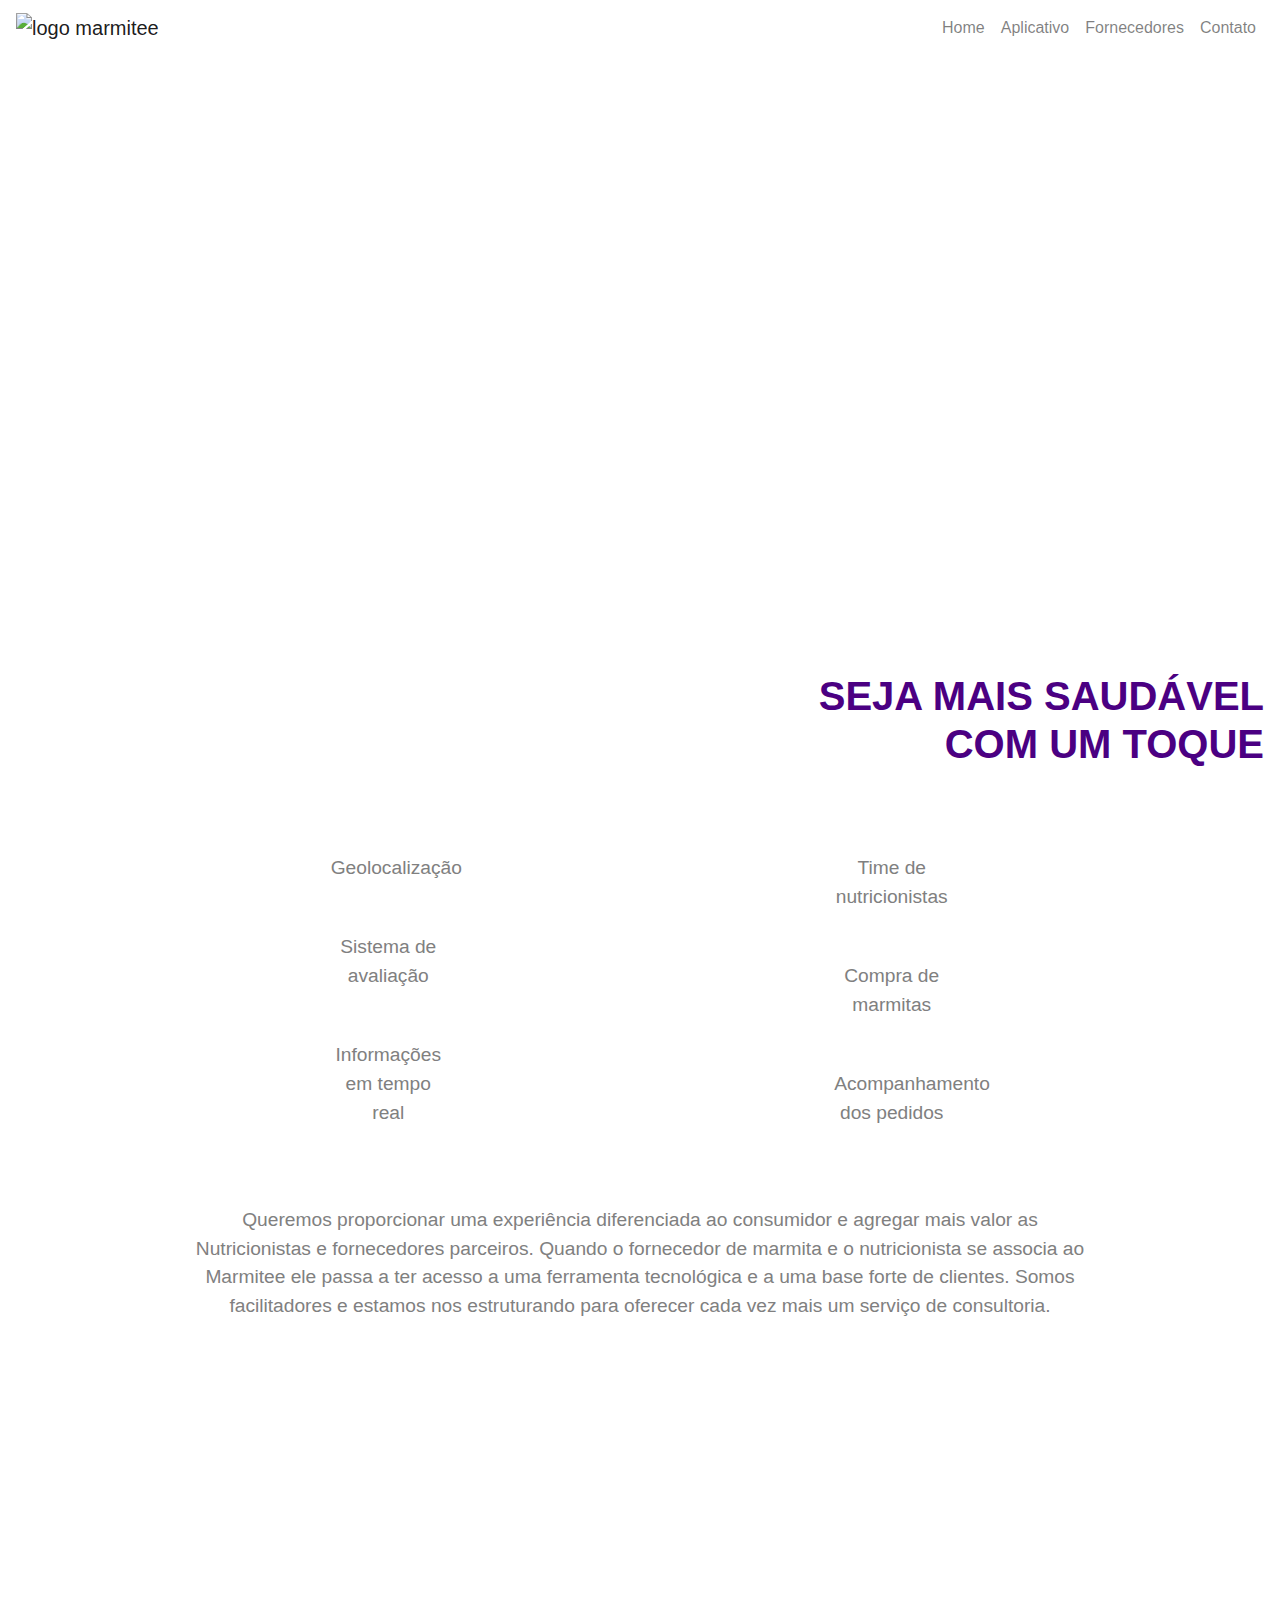
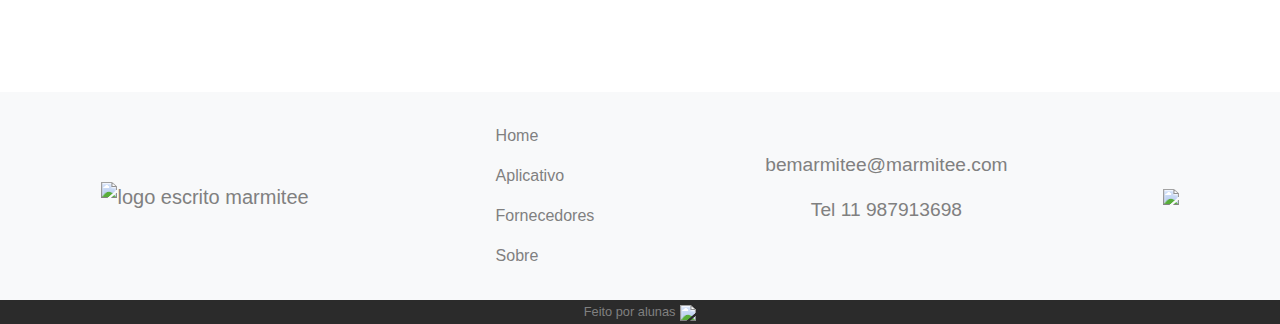
==== app.html @ f20fb433 "Merge pull request #6 from natizui/app-fornecedor" ====
<!DOCTYPE html>
<html lang="en">
    <head>
        <meta charset="UTF-8">
        <meta name="viewport" content="width=device-width, initial-scale=1.0">
        <meta http-equiv="X-UA-Compatible" content="ie=edge">
        <link rel="stylesheet" href="https://maxcdn.bootstrapcdn.com/bootstrap/4.1.0/css/bootstrap.min.css">
        <link rel="stylesheet" href="css/style.css"/>
        <link rel="stylesheet" href="css/app.css"/>
        <script src="https://ajax.googleapis.com/ajax/libs/jquery/3.3.1/jquery.min.js"></script>
        <script src="https://cdnjs.cloudflare.com/ajax/libs/popper.js/1.14.0/umd/popper.min.js"></script>
        <script src="https://maxcdn.bootstrapcdn.com/bootstrap/4.1.0/js/bootstrap.min.js"></script>
        <script src="./js/app.js"></script>
    <title>Conheça nosso aplicativo</title>
</head>
<body>
    <nav class="navbar navbar-expand-lg navbar-light bg-white fixed-top">
        <img class="navbar-brand" style="width: 150px;" src="fotos/logo-marmitee.png" alt="logo marmitee">
        <button class="navbar-toggler" type="button" data-toggle="collapse" data-target="#navbarTogglerDemo02" aria-controls="navbarTogglerDemo02" aria-expanded="false" aria-label="Toggle navigation">
            <span class="navbar-toggler-icon"></span>
        </button>
        <div class="collapse navbar-collapse" id="navbarTogglerDemo02">
            <ul class="navbar-nav ml-auto">
                <li class="nav-item">
                     <a class="nav-link" href="index.html">Home</a>
                </li>
             <li class="nav-item">
                <a class="nav-link" href="app.html">Aplicativo</a>
            </li>
            <li class="nav-item">
                <a class="nav-link" href="fornecedores.html">Fornecedores</a>
            </li>
            <li class="nav-item">
                <a class="nav-link" href="#footer">Contato</a>
            </li>
            </ul>
        </div>
    </nav>
    
    <header class="app-header">
        <div>
            <h1>Seja mais saudável com um toque</h1>
            <!-- <p class="app-chamada">Baixe o aplicativo </p>
            <p class="app-chamada">(em breve)</p> -->
        </div>
    </header>
    
    <section class="app01">
        <h2></h2>
        <div class="grid-app01-conteudo">
            <div class="app-funcionalidades1">
                <div>
                    <div class="app-icones">
                        <img src="./fotos/icones/geoloc.png" alt="">
                        <p>Geolocalização</p>
                    </div>
                </div>
                <div>
                    <div class="app-icones">
                        <img src="./fotos/icones/avaliacao.png" alt="">
                        <p>Sistema de avaliação</p>
                    </div>
                </div>
                <div>
                    <div class="app-icones">
                        <img src="./fotos/icones/temporeal3.png" alt="">
                        <p>Informações em tempo real</p>
                    </div>
                </div>
            </div>
            <div class="app-imagem">
                <img class="pull-left" src="fotos/device.png" alt="">
            </div>
            <div class="app-funcionalidades2">
                <div>
                    <div class="app-icones">
                        <img src="./fotos/icones/encontre.png" alt="">
                        <p>Time de nutricionistas</p>
                    </div>
                </div>
                <div>
                    <div class="app-icones">
                        <img src="./fotos/icones/compra.png" alt="">
                        <p>Compra de marmitas</p>
                    </div>
                </div>
                <div>
                    <div class="app-icones">
                        <img src="./fotos/icones/pedido.png" alt="">
                        <p>Acompanhamento dos pedidos</p>
                    </div>
                </div>
            </div>
            <div class="app-funcionalidades3">
                <div>
                        <div class="app-icones">
                            <img src="./fotos/icones/geoloc.png" alt="">
                            <p>Geolocalização</p>
                        </div>
                    </div>
                    <div>
                        <div class="app-icones">
                            <img src="./fotos/icones/avaliacao.png" alt="">
                            <p>Sistema de avaliação</p>
                        </div>
                    </div>
                    <div>
                        <div class="app-icones">
                            <img src="./fotos/icones/temporeal3.png" alt="">
                            <p>Informações em tempo real</p>
                        </div>
                    </div>
            </div>
            <div class="app-infos">
                <p>Queremos proporcionar uma experiência diferenciada ao consumidor e agregar mais valor as Nutricionistas e fornecedores parceiros. 

                    Quando o fornecedor de marmita e o nutricionista se associa ao Marmitee ele passa a ter acesso a uma ferramenta tecnológica e a uma base forte de clientes. Somos facilitadores e estamos nos estruturando para oferecer cada vez mais um serviço de consultoria.</p>
            </div>
        </div>
    </section>
                     
<!-- footer -->
    <!--  footer logo-->
    <div id="footer" class="navbar navbar-light bg-light  d-flex justify-content-around p-4" >
        <a class="navbar-brand" href="index.html">
            <img id="logo-footer" src="./fotos/logo-marmitee.png" alt="logo escrito marmitee">
        </a>
                                
        <!--  footer mapa -->
        <ul  class="nav flex-column">
            <li class="nav-item" >
                <a class="nav-link"  href="index.html">Home</a>
            </li>
            <li class="nav-item">
                <a class="nav-link"  href="app.html">Aplicativo</a>
            </li>
            <li class="nav-item">
                <a class="nav-link " href="fornecedores.html">Fornecedores</a>
            </li>
            <li class="nav-item">
                <a class="nav-link " href="index.html">Sobre</a>
            </li>
        </ul>
                                
        <!--  footer midias-->
        <ul class="nav">       
            <li class="nav-item">
                <p>bemarmitee@marmitee.com</p>
                <p class="telefone">Tel 11 987913698</p>
            </li>
        </ul>

        <div id="midias" >
            <a href="http://www.facebook.com/amarmitee">
                <img src="fotos/facebook.png">
            </a>
        </div>
    </div>
                    
    <!--  footer feito por -->
    <div id="feitopor" >
        <p>Feito por alunas</p>    
        <a id="feitopor-link" href="www.reprograma.com.br"> 
            <img src="fotos/logo-reprograma.png">
        </a>
    </div>

</body>
</html>
---- css/style.css ----
* {
    color: gray;
}

p {
    font-family: Verdana, Geneva, Tahoma, sans-serif;
    font-size: 0.7rem;
}
h1 {
    font-family: Verdana, Geneva, Tahoma, sans-serif;
    font-size: 2rem;
    font-weight: bold;
}
@media(min-width: 768px) {
    p {
        font-size: 1rem;
    }
}
@media(min-width: 1024px) {
    p {
        font-size: 1.2rem;
    }
}

body {
    overflow-x: hidden;
    margin: auto 0;
}

nav {
    background-color: rgba(219, 205, 205, 0.233);
}

#navbarTogglerDemo02 ul li a:hover {
    color: #EE900E;
}

header {
    background: url(../fotos/Marmitee.jpg);
    background-size: cover;
    background-repeat: no-repeat;
    background-position: center;
    min-height: 88vh;
    margin-bottom: 10px;
}

.f1-container {
    position: relative;
    margin: 10px auto;
    width: 500px;
    height: 325px;
    z-index: 1;
    perspective: 1000;
}

.f1-card {
    width: 100%;
    height: 100%;
    transform-style: preserve-3d;
    transition: all 1.0s linear;
    margin: 20px;
}

.f1-container:hover .f1-card {
    transform: rotateY(180deg);
}

.face {
    position: absolute;
    width: 100%;
    height: 100%;
    backface-visibility: hidden;
}

.face.back {
    display: flex;
    justify-content: center;
    align-items: center;
    transform: rotateY(180deg);
    box-sizing: border-box;
    padding: 10px;
    color: white;
    text-align: center;
    background-color: rgb(112, 109, 109);
}

.image-flip {
    width: 500px;
    height: 325px;
}

#image-flip-1 {
    background: url(../fotos/nutricionist.jpg);
    background-size: cover;
    background-repeat: no-repeat;
    background-position: center;
}

#image-flip-2 {
    background: url(../fotos/marmitas.jpg);
    background-size: cover;
    background-repeat: no-repeat;
    background-position: center;
}

.device-container {
    background-color: #fff;
    z-index: 40;
}

.carousel-text {
    width: 300px;
    margin-top: 90px;
}

.junte-se {
    padding:0.3em 1.2em;
    margin:0 0.1em 0.1em 0;
    border-radius:0.3em;
    text-decoration:none;
    text-align: center;
    color: black;
    font-size: 1rem;
    background-image: linear-gradient(to bottom, #ed9024, #f6d39e);
    text-transform: uppercase;
    text-shadow: 0 0.04em 0.04em rgba(115, 115, 115, 0.35);
}
.junte-se:hover {
    background-image: linear-gradient(to bottom, #f6d39e, #ed9024);
    text-decoration: none;
    color: black;
}

#newsletteremail {
    padding:0.3em 1.2em;
    margin:0 0.1em 0.1em 0;
    border-radius:0.3em;
    width: 40%;
}

.section-newsletter {
    background-color: #f0bf77;
    text-align: center;
    padding: 10px 0px 40px 0px;
}

.chamada-fornecedores {
    font-size: 24px;
    color: grey;
}

.section-fornecedores {
    padding: 10px 95px 95px 95px;
    text-align: center;
    justify-content: center;
}


.section-fornecedores h3 {
    margin: 10px 50px 50px 50px;
}

.fornecedores-text {
    color: #fff;
    font-size: 20px;
    font-family: Verdana, Geneva, Tahoma, sans-serif;
    text-align: center;
}

.sobre-text {
    font-size: 18px;
}

.sobre-image {
    width: 450px;;
    height: 250px;
    margin: 40px;
}

.sessao-sobre {
    display: flex;
    align-items: center;
    justify-content: center;
}


/*#region footer*/
#logo-footer {
    width: 35vw;
}
.telefone {
    text-align: center;
}
/* link não visitados  */
 #footer a:link {
    color: gray;
}
/* link visitados */
#footer a:visited {
    color: gray;
}
/* mouse no link */
#footer ul li a:hover {
    color: #EE900E;
    text-decoration: none;
}
/* link selecionados */
#footer a:active {
    color: gray;
} 

/*footer feitopor*/
#feitopor {
    display: flex;
    justify-content: center;
    align-items: center;
    background-color:#2b2b2b;
}
#feitopor p{
    margin: 0;
}
#feitopor img {
    max-height: 3vh;
}
#feitopor-link {
    margin-left: 0.3rem;
}

@media(min-width:768px) {
    #feitopor p{
        font-size: 0.8rem;
    }
    #logo-footer {
        width: 20vw;
    }
}
@media(min-width:1024px) {
    #feitopor img {
        max-height: 2vh;
    }
    #logo-footer {
        width: 15vw;
    }
}
/* #endregion */
---- css/app.css ----
/* #region header */
.app-header {
    background: url('../fotos/strawberry.jpg');
    background-position: center;
    background-repeat: no-repeat;
    background-size: cover;
    height: 85vh;
    display: flex;
    flex-direction: column;
    justify-content: flex-end;
    align-items: flex-end;
}


.app-header h1 {
    color: indigo;
    text-transform: uppercase;
    font-weight: normal;
    font-size: 1.7rem;
    text-align: center;
}
@media(min-width:768px) {
    .app-header div {
        padding: 1rem;
        width: 45vw;
    }
    .app-header h1 {
        font-weight: 700;
        font-size: 2rem;
        text-align: right;
    }
}
@media(min-width:1024px) {
    .app-header div {
        width: 40vw;
    }
    .app-header h1 {
        font-size: 2.5rem;
    }
}
/* #endregion */

/* #region app01 */
.app-chamada {
    color: #6BBEC6;
    text-transform: uppercase;
    text-align: right;
    font-weight: bold;
}

.app-imagem img {
    max-height: 50vh;
}

.app-icones {
    display: flex;
    flex-direction: column;
    justify-content: center;
    align-items: center;
    text-align: center;
}
.app-icones p {
    max-width: 90%;
}

.app-funcionalidades1{
    display: none;
}
.app-funcionalidades2 {
    grid-area: icones2;
    display: flex;
    justify-content: space-around;
    align-items: center;
}
.app-funcionalidades3 {
    grid-area: icones3;
    display: flex;
    justify-content: space-around;
    align-items: center;
}

.app-imagem {
    grid-area: imagem-celular;
    display: flex;
    justify-content: center;
    align-items: center;
}

.app-infos {
    grid-area: infos;
    text-align: center;
    margin: 3vh 15vw;
}

.grid-app01-conteudo {
    display: grid;
    grid-template-areas: 'imagem-celular' 'icones2' 'icones3' 'infos';
    width: 100%;
    height: 70vh;
    grid-row-gap: 2vh;
    grid-column-gap: 2vw;
}

.app01 {
    margin-bottom: 80vh;
}

@media(min-width:425px) {
    .app01 {
        margin-bottom: 70vh;
    }
} 
@media(min-width:768px) {
    .app-imagem img {
        max-height: 60vh;
    }
    .app-funcionalidades1 {
        grid-area: icones1;
        display: flex;
        flex-direction: column;
        justify-content: space-around;
        align-items: flex-end;
    }
    .app-funcionalidades2 {
        grid-area: icones2;
        flex-direction: column;
        align-items: flex-start;
    }
    .app-funcionalidades3 {
        display: none;
    }
    .app-icones {
        max-width: 128px;
    }
    .app-imagem {
        grid-area: imagem-celular;
        display: flex;
        justify-content: center;
        align-items: center;
    }
    .grid-app01-conteudo {
        grid-template-areas: 'icones1 imagem-celular icones2' 'infos infos infos';
    }
    .app01 {
        margin: 5vh 0 40vh 0;
    }
}
@media(min-width:1024px) {
    .app01 {
        margin-bottom: 25vh;
    }
}
@media(min-width:1440px) {
    .app01 {
        margin-bottom: 10vh;
    }
}

/* #endregion */
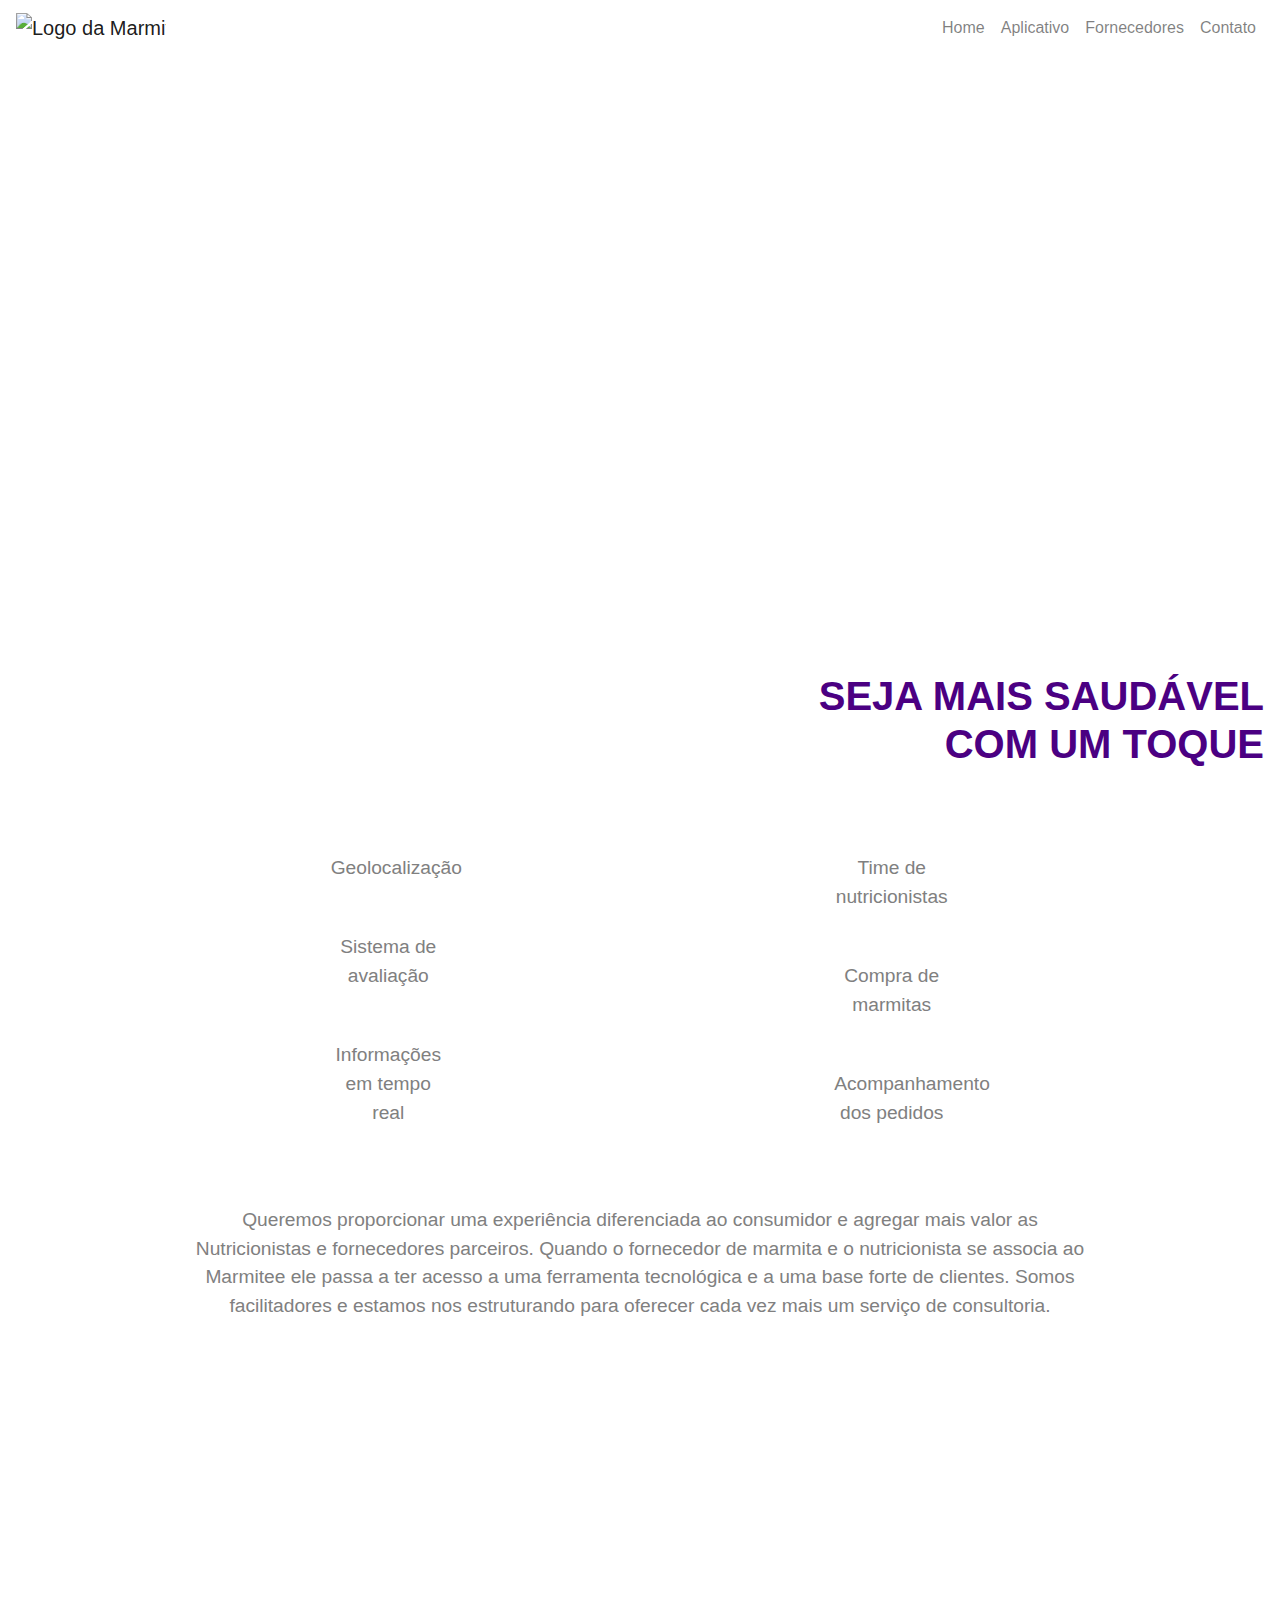
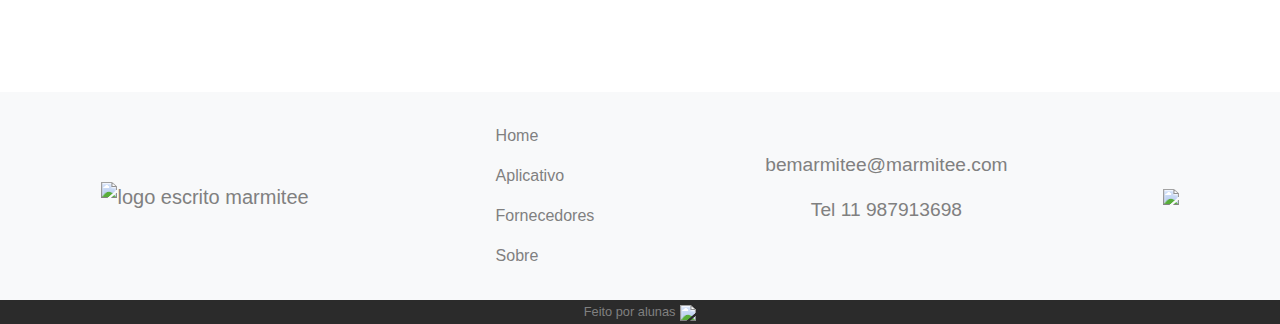
==== commit 7296af09: "Adjust some files to be more semantic" ====
--- a/app.html
+++ b/app.html
@@ -1,169 +1,171 @@
 <!DOCTYPE html>
-<html lang="en">
-    <head>
-        <meta charset="UTF-8">
-        <meta name="viewport" content="width=device-width, initial-scale=1.0">
-        <meta http-equiv="X-UA-Compatible" content="ie=edge">
-        <link rel="stylesheet" href="https://maxcdn.bootstrapcdn.com/bootstrap/4.1.0/css/bootstrap.min.css">
-        <link rel="stylesheet" href="css/style.css"/>
-        <link rel="stylesheet" href="css/app.css"/>
-        <script src="https://ajax.googleapis.com/ajax/libs/jquery/3.3.1/jquery.min.js"></script>
-        <script src="https://cdnjs.cloudflare.com/ajax/libs/popper.js/1.14.0/umd/popper.min.js"></script>
-        <script src="https://maxcdn.bootstrapcdn.com/bootstrap/4.1.0/js/bootstrap.min.js"></script>
-        <script src="./js/app.js"></script>
-    <title>Conheça nosso aplicativo</title>
+<html lang="pt-BR">
+<head>
+  <meta charset="UTF-8">
+  <meta name="viewport" content="width=device-width, initial-scale=1.0">
+  <meta http-equiv="X-UA-Compatible" content="ie=edge">
+  <link href="https://maxcdn.bootstrapcdn.com/bootstrap/4.1.0/css/bootstrap.min.css" rel="stylesheet">
+  <link href="css/styles.css" rel="stylesheet">
+  <link href="css/app.css" rel="stylesheet">
+  <title>Marmitee - Conheça nosso aplicativo</title>
 </head>
+
 <body>
-    <nav class="navbar navbar-expand-lg navbar-light bg-white fixed-top">
-        <img class="navbar-brand" style="width: 150px;" src="fotos/logo-marmitee.png" alt="logo marmitee">
-        <button class="navbar-toggler" type="button" data-toggle="collapse" data-target="#navbarTogglerDemo02" aria-controls="navbarTogglerDemo02" aria-expanded="false" aria-label="Toggle navigation">
-            <span class="navbar-toggler-icon"></span>
-        </button>
-        <div class="collapse navbar-collapse" id="navbarTogglerDemo02">
-            <ul class="navbar-nav ml-auto">
-                <li class="nav-item">
-                     <a class="nav-link" href="index.html">Home</a>
-                </li>
-             <li class="nav-item">
-                <a class="nav-link" href="app.html">Aplicativo</a>
-            </li>
-            <li class="nav-item">
-                <a class="nav-link" href="fornecedores.html">Fornecedores</a>
-            </li>
-            <li class="nav-item">
-                <a class="nav-link" href="#footer">Contato</a>
-            </li>
-            </ul>
+  <nav class="navbar navbar-expand-lg navbar-light bg-white fixed-top">
+    <img class="navbar-brand" style="width: 150px;" src="fotos/logo-marmitee.png" alt="Logo da Marmitee">
+    <button class="navbar-toggler" type="button" data-toggle="collapse" data-target="#navbarTogglerDemo02" aria-controls="navbarTogglerDemo02"
+      aria-expanded="false" aria-label="Toggle navigation">
+      <span class="navbar-toggler-icon"></span>
+    </button>
+    <div class="collapse navbar-collapse" id="navbarTogglerDemo02">
+      <ul class="navbar-nav ml-auto">
+        <li class="nav-item">
+          <a class="nav-link" href="index.html">Home</a>
+        </li>
+        <li class="nav-item">
+          <a class="nav-link" href="app.html">Aplicativo</a>
+        </li>
+        <li class="nav-item">
+          <a class="nav-link" href="fornecedores.html">Fornecedores</a>
+        </li>
+        <li class="nav-item">
+          <a class="nav-link" href="#footer">Contato</a>
+        </li>
+      </ul>
+    </div>
+  </nav>
+
+  <header class="app-header">
+    <div>
+      <h1>Seja mais saudável com um toque</h1>
+      <!-- <p class="app-chamada">Baixe o aplicativo</p>
+      <p class="app-chamada">(em breve)</p> -->
+    </div>
+  </header>
+
+  <section class="app01">
+    <h2></h2>
+    <div class="grid-app01-conteudo">
+      <div class="app-funcionalidades1">
+        <div>
+          <div class="app-icones">
+            <img src="./fotos/icones/geoloc.png" alt="">
+            <p>Geolocalização</p>
+          </div>
         </div>
-    </nav>
-    
-    <header class="app-header">
         <div>
-            <h1>Seja mais saudável com um toque</h1>
-            <!-- <p class="app-chamada">Baixe o aplicativo </p>
-            <p class="app-chamada">(em breve)</p> -->
+          <div class="app-icones">
+            <img src="./fotos/icones/avaliacao.png" alt="">
+            <p>Sistema de avaliação</p>
+          </div>
         </div>
-    </header>
-    
-    <section class="app01">
-        <h2></h2>
-        <div class="grid-app01-conteudo">
-            <div class="app-funcionalidades1">
-                <div>
-                    <div class="app-icones">
-                        <img src="./fotos/icones/geoloc.png" alt="">
-                        <p>Geolocalização</p>
-                    </div>
-                </div>
-                <div>
-                    <div class="app-icones">
-                        <img src="./fotos/icones/avaliacao.png" alt="">
-                        <p>Sistema de avaliação</p>
-                    </div>
-                </div>
-                <div>
-                    <div class="app-icones">
-                        <img src="./fotos/icones/temporeal3.png" alt="">
-                        <p>Informações em tempo real</p>
-                    </div>
-                </div>
-            </div>
-            <div class="app-imagem">
-                <img class="pull-left" src="fotos/device.png" alt="">
-            </div>
-            <div class="app-funcionalidades2">
-                <div>
-                    <div class="app-icones">
-                        <img src="./fotos/icones/encontre.png" alt="">
-                        <p>Time de nutricionistas</p>
-                    </div>
-                </div>
-                <div>
-                    <div class="app-icones">
-                        <img src="./fotos/icones/compra.png" alt="">
-                        <p>Compra de marmitas</p>
-                    </div>
-                </div>
-                <div>
-                    <div class="app-icones">
-                        <img src="./fotos/icones/pedido.png" alt="">
-                        <p>Acompanhamento dos pedidos</p>
-                    </div>
-                </div>
-            </div>
-            <div class="app-funcionalidades3">
-                <div>
-                        <div class="app-icones">
-                            <img src="./fotos/icones/geoloc.png" alt="">
-                            <p>Geolocalização</p>
-                        </div>
-                    </div>
-                    <div>
-                        <div class="app-icones">
-                            <img src="./fotos/icones/avaliacao.png" alt="">
-                            <p>Sistema de avaliação</p>
-                        </div>
-                    </div>
-                    <div>
-                        <div class="app-icones">
-                            <img src="./fotos/icones/temporeal3.png" alt="">
-                            <p>Informações em tempo real</p>
-                        </div>
-                    </div>
-            </div>
-            <div class="app-infos">
-                <p>Queremos proporcionar uma experiência diferenciada ao consumidor e agregar mais valor as Nutricionistas e fornecedores parceiros. 
+        <div>
+          <div class="app-icones">
+            <img src="./fotos/icones/temporeal3.png" alt="">
+            <p>Informações em tempo real</p>
+          </div>
+        </div>
+      </div>
+      <div class="app-imagem">
+        <img class="pull-left" src="fotos/device.png" alt="">
+      </div>
+      <div class="app-funcionalidades2">
+        <div>
+          <div class="app-icones">
+            <img src="./fotos/icones/encontre.png" alt="">
+            <p>Time de nutricionistas</p>
+          </div>
+        </div>
+        <div>
+          <div class="app-icones">
+            <img src="./fotos/icones/compra.png" alt="">
+            <p>Compra de marmitas</p>
+          </div>
+        </div>
+        <div>
+          <div class="app-icones">
+            <img src="./fotos/icones/pedido.png" alt="">
+            <p>Acompanhamento dos pedidos</p>
+          </div>
+        </div>
+      </div>
+      <div class="app-funcionalidades3">
+        <div>
+          <div class="app-icones">
+            <img src="./fotos/icones/geoloc.png" alt="">
+            <p>Geolocalização</p>
+          </div>
+        </div>
+        <div>
+          <div class="app-icones">
+            <img src="./fotos/icones/avaliacao.png" alt="">
+            <p>Sistema de avaliação</p>
+          </div>
+        </div>
+        <div>
+          <div class="app-icones">
+            <img src="./fotos/icones/temporeal3.png" alt="">
+            <p>Informações em tempo real</p>
+          </div>
+        </div>
+      </div>
+      <div class="app-infos">
+        <p>Queremos proporcionar uma experiência diferenciada ao consumidor e agregar mais valor as Nutricionistas e fornecedores
+          parceiros. Quando o fornecedor de marmita e o nutricionista se associa ao Marmitee ele passa a ter acesso a uma
+          ferramenta tecnológica e a uma base forte de clientes. Somos facilitadores e estamos nos estruturando para oferecer
+          cada vez mais um serviço de consultoria.</p>
+      </div>
+    </div>
+  </section>
 
-                    Quando o fornecedor de marmita e o nutricionista se associa ao Marmitee ele passa a ter acesso a uma ferramenta tecnológica e a uma base forte de clientes. Somos facilitadores e estamos nos estruturando para oferecer cada vez mais um serviço de consultoria.</p>
-            </div>
-        </div>
-    </section>
-                     
-<!-- footer -->
-    <!--  footer logo-->
-    <div id="footer" class="navbar navbar-light bg-light  d-flex justify-content-around p-4" >
-        <a class="navbar-brand" href="index.html">
-            <img id="logo-footer" src="./fotos/logo-marmitee.png" alt="logo escrito marmitee">
-        </a>
-                                
-        <!--  footer mapa -->
-        <ul  class="nav flex-column">
-            <li class="nav-item" >
-                <a class="nav-link"  href="index.html">Home</a>
-            </li>
-            <li class="nav-item">
-                <a class="nav-link"  href="app.html">Aplicativo</a>
-            </li>
-            <li class="nav-item">
-                <a class="nav-link " href="fornecedores.html">Fornecedores</a>
-            </li>
-            <li class="nav-item">
-                <a class="nav-link " href="index.html">Sobre</a>
-            </li>
-        </ul>
-                                
-        <!--  footer midias-->
-        <ul class="nav">       
-            <li class="nav-item">
-                <p>bemarmitee@marmitee.com</p>
-                <p class="telefone">Tel 11 987913698</p>
-            </li>
-        </ul>
+  <!-- footer -->
+  <!-- footer logo -->
+  <div id="footer" class="navbar navbar-light bg-light  d-flex justify-content-around p-4">
+    <a class="navbar-brand" href="index.html">
+      <img id="logo-footer" src="./fotos/logo-marmitee.png" alt="logo escrito marmitee">
+    </a>
 
-        <div id="midias" >
-            <a href="http://www.facebook.com/amarmitee">
-                <img src="fotos/facebook.png">
-            </a>
-        </div>
+    <!-- footer mapa -->
+    <ul class="nav flex-column">
+      <li class="nav-item">
+        <a class="nav-link" href="index.html">Home</a>
+      </li>
+      <li class="nav-item">
+        <a class="nav-link" href="app.html">Aplicativo</a>
+      </li>
+      <li class="nav-item">
+        <a class="nav-link " href="fornecedores.html">Fornecedores</a>
+      </li>
+      <li class="nav-item">
+        <a class="nav-link " href="index.html">Sobre</a>
+      </li>
+    </ul>
+
+    <!-- footer midias -->
+    <ul class="nav">
+      <li class="nav-item">
+        <p>bemarmitee@marmitee.com</p>
+        <p class="telefone">Tel 11 987913698</p>
+      </li>
+    </ul>
+
+    <div id="midias">
+      <a href="http://www.facebook.com/amarmitee">
+        <img src="fotos/facebook.png">
+      </a>
     </div>
-                    
-    <!--  footer feito por -->
-    <div id="feitopor" >
-        <p>Feito por alunas</p>    
-        <a id="feitopor-link" href="www.reprograma.com.br"> 
-            <img src="fotos/logo-reprograma.png">
-        </a>
-    </div>
+  </div>
 
+  <!-- footer feito por -->
+  <div id="feitopor">
+    <p>Feito por alunas</p>
+    <a id="feitopor-link" href="//www.reprograma.com.br">
+      <img src="fotos/logo-reprograma.png">
+    </a>
+  </div>
+
+  <script src="https://ajax.googleapis.com/ajax/libs/jquery/3.3.1/jquery.min.js"></script>
+  <script src="https://cdnjs.cloudflare.com/ajax/libs/popper.js/1.14.0/umd/popper.min.js"></script>
+  <script src="https://maxcdn.bootstrapcdn.com/bootstrap/4.1.0/js/bootstrap.min.js"></script>
 </body>
-</html>+</html>
--- a/css/styles.css
+++ b/css/styles.css
@@ -0,0 +1,264 @@
+* {
+  color: gray;
+}
+
+p {
+  font-family: Verdana, Geneva, Tahoma, sans-serif;
+  font-size: 0.7rem;
+}
+
+h1 {
+  font-family: Verdana, Geneva, Tahoma, sans-serif;
+  font-size: 2rem;
+  font-weight: bold;
+}
+
+@media(min-width: 768px) {
+  p {
+    font-size: 1rem;
+  }
+}
+
+@media(min-width: 1024px) {
+  p {
+    font-size: 1.2rem;
+  }
+}
+
+body {
+  overflow-x: hidden;
+  margin: auto 0;
+}
+
+nav {
+  background-color: rgba(219, 205, 205, 0.233);
+}
+
+#navbarTogglerDemo02 ul li a:hover {
+  color: #EE900E;
+}
+
+header {
+  background: url(../fotos/Marmitee.jpg);
+  background-size: cover;
+  background-repeat: no-repeat;
+  background-position: center;
+  min-height: 88vh;
+  margin-bottom: 10px;
+}
+
+.f1-container {
+  position: relative;
+  margin: 10px auto;
+  width: 500px;
+  height: 325px;
+  z-index: 1;
+  perspective: 1000;
+}
+
+.f1-card {
+  width: 100%;
+  height: 100%;
+  transform-style: preserve-3d;
+  transition: all 1.0s linear;
+  margin: 20px;
+}
+
+.f1-container:hover .f1-card {
+  transform: rotateY(180deg);
+}
+
+.face {
+  position: absolute;
+  width: 100%;
+  height: 100%;
+  backface-visibility: hidden;
+}
+
+.face.back {
+  display: flex;
+  justify-content: center;
+  align-items: center;
+  transform: rotateY(180deg);
+  box-sizing: border-box;
+  padding: 10px;
+  color: white;
+  text-align: center;
+  background-color: rgb(112, 109, 109);
+}
+
+.image-flip {
+  width: 500px;
+  height: 325px;
+}
+
+#image-flip-1 {
+  background: url(../fotos/nutricionist.jpg);
+  background-size: cover;
+  background-repeat: no-repeat;
+  background-position: center;
+}
+
+#image-flip-2 {
+  background: url(../fotos/marmitas.jpg);
+  background-size: cover;
+  background-repeat: no-repeat;
+  background-position: center;
+}
+
+.device-container {
+  background-color: #fff;
+  z-index: 40;
+}
+
+.carousel-text {
+  width: 300px;
+  margin-top: 90px;
+}
+
+.junte-se {
+  padding: 0.3em 1.2em;
+  margin: 0 0.1em 0.1em 0;
+  border-radius: 0.3em;
+  text-decoration: none;
+  text-align: center;
+  color: black;
+  font-size: 1rem;
+  background-image: linear-gradient(to bottom, #ed9024, #f6d39e);
+  text-transform: uppercase;
+  text-shadow: 0 0.04em 0.04em rgba(115, 115, 115, 0.35);
+}
+
+.junte-se:hover {
+  background-image: linear-gradient(to bottom, #f6d39e, #ed9024);
+  text-decoration: none;
+  color: black;
+}
+
+#newsletteremail {
+  padding: 0.3em 1.2em;
+  margin: 0 0.1em 0.1em 0;
+  border-radius: 0.3em;
+  width: 40%;
+}
+
+.section-newsletter {
+  background-color: #f0bf77;
+  text-align: center;
+  padding: 10px 0px 40px 0px;
+}
+
+.chamada-fornecedores {
+  font-size: 24px;
+  color: grey;
+}
+
+.section-fornecedores {
+  padding: 10px 95px 95px 95px;
+  text-align: center;
+  justify-content: center;
+}
+
+.section-fornecedores h3 {
+  margin: 10px 50px 50px 50px;
+}
+
+.fornecedores-text {
+  color: #fff;
+  font-size: 20px;
+  font-family: Verdana, Geneva, Tahoma, sans-serif;
+  text-align: center;
+}
+
+.sobre-text {
+  font-size: 18px;
+}
+
+.sobre-image {
+  width: 450px;
+  ;
+  height: 250px;
+  margin: 40px;
+}
+
+.sessao-sobre {
+  display: flex;
+  align-items: center;
+  justify-content: center;
+}
+
+/*#region footer*/
+
+#logo-footer {
+  width: 35vw;
+}
+
+.telefone {
+  text-align: center;
+}
+
+/* link não visitados  */
+
+#footer a:link {
+  color: gray;
+}
+
+/* link visitados */
+
+#footer a:visited {
+  color: gray;
+}
+
+/* mouse no link */
+
+#footer ul li a:hover {
+  color: #EE900E;
+  text-decoration: none;
+}
+
+/* link selecionados */
+
+#footer a:active {
+  color: gray;
+}
+
+/*footer feitopor*/
+
+#feitopor {
+  display: flex;
+  justify-content: center;
+  align-items: center;
+  background-color: #2b2b2b;
+}
+
+#feitopor p {
+  margin: 0;
+}
+
+#feitopor img {
+  max-height: 3vh;
+}
+
+#feitopor-link {
+  margin-left: 0.3rem;
+}
+
+@media(min-width:768px) {
+  #feitopor p {
+    font-size: 0.8rem;
+  }
+  #logo-footer {
+    width: 20vw;
+  }
+}
+
+@media(min-width:1024px) {
+  #feitopor img {
+    max-height: 2vh;
+  }
+  #logo-footer {
+    width: 15vw;
+  }
+}
+
+/* #endregion */
--- a/css/app.css
+++ b/css/app.css
@@ -1,159 +1,178 @@
 /* #region header */
+
 .app-header {
-    background: url('../fotos/strawberry.jpg');
-    background-position: center;
-    background-repeat: no-repeat;
-    background-size: cover;
-    height: 85vh;
-    display: flex;
-    flex-direction: column;
-    justify-content: flex-end;
-    align-items: flex-end;
+  background: url('../fotos/strawberry.jpg');
+  background-position: center;
+  background-repeat: no-repeat;
+  background-size: cover;
+  height: 85vh;
+  display: flex;
+  flex-direction: column;
+  justify-content: flex-end;
+  align-items: flex-end;
 }
 
+.app-header h1 {
+  color: indigo;
+  text-transform: uppercase;
+  font-weight: normal;
+  font-size: 1.7rem;
+  text-align: center;
+}
 
-.app-header h1 {
-    color: indigo;
-    text-transform: uppercase;
-    font-weight: normal;
-    font-size: 1.7rem;
-    text-align: center;
+@media(min-width:768px) {
+  .app-header div {
+    padding: 1rem;
+    width: 45vw;
+  }
+  .app-header h1 {
+    font-weight: 700;
+    font-size: 2rem;
+    text-align: right;
+  }
 }
-@media(min-width:768px) {
-    .app-header div {
-        padding: 1rem;
-        width: 45vw;
-    }
-    .app-header h1 {
-        font-weight: 700;
-        font-size: 2rem;
-        text-align: right;
-    }
+
+@media(min-width:1024px) {
+  .app-header div {
+    width: 40vw;
+  }
+  .app-header h1 {
+    font-size: 2.5rem;
+  }
 }
-@media(min-width:1024px) {
-    .app-header div {
-        width: 40vw;
-    }
-    .app-header h1 {
-        font-size: 2.5rem;
-    }
-}
+
 /* #endregion */
 
 /* #region app01 */
+
 .app-chamada {
-    color: #6BBEC6;
-    text-transform: uppercase;
-    text-align: right;
-    font-weight: bold;
+  color: #6BBEC6;
+  text-transform: uppercase;
+  text-align: right;
+  font-weight: bold;
 }
 
 .app-imagem img {
-    max-height: 50vh;
+  max-height: 50vh;
 }
 
 .app-icones {
-    display: flex;
-    flex-direction: column;
-    justify-content: center;
-    align-items: center;
-    text-align: center;
-}
-.app-icones p {
-    max-width: 90%;
+  display: flex;
+  flex-direction: column;
+  justify-content: center;
+  align-items: center;
+  text-align: center;
 }
 
-.app-funcionalidades1{
-    display: none;
+.app-icones p {
+  max-width: 90%;
 }
+
+.app-funcionalidades1 {
+  display: none;
+}
+
 .app-funcionalidades2 {
-    grid-area: icones2;
-    display: flex;
-    justify-content: space-around;
-    align-items: center;
+  grid-area: icones2;
+  display: flex;
+  justify-content: space-around;
+  align-items: center;
 }
+
 .app-funcionalidades3 {
-    grid-area: icones3;
-    display: flex;
-    justify-content: space-around;
-    align-items: center;
+  grid-area: icones3;
+  display: flex;
+  justify-content: space-around;
+  align-items: center;
 }
 
 .app-imagem {
+  grid-area: imagem-celular;
+  display: flex;
+  justify-content: center;
+  align-items: center;
+}
+
+.app-infos {
+  grid-area: infos;
+  text-align: center;
+  margin: 3vh 15vw;
+}
+
+.grid-app01-conteudo {
+  display: grid;
+  grid-template-areas: 'imagem-celular' 'icones2' 'icones3' 'infos';
+  width: 100%;
+  height: 70vh;
+  grid-row-gap: 2vh;
+  grid-column-gap: 2vw;
+}
+
+.app01 {
+  margin-bottom: 80vh;
+}
+
+@media(min-width:425px) {
+
+  .app01 {
+    margin-bottom: 70vh;
+  }
+
+}
+
+@media(min-width:768px) {
+  .app-imagem img {
+    max-height: 60vh;
+  }
+
+  .app-funcionalidades1 {
+    grid-area: icones1;
+    display: flex;
+    flex-direction: column;
+    justify-content: space-around;
+    align-items: flex-end;
+  }
+
+  .app-funcionalidades2 {
+    grid-area: icones2;
+    flex-direction: column;
+    align-items: flex-start;
+  }
+
+  .app-funcionalidades3 {
+    display: none;
+  }
+
+  .app-icones {
+    max-width: 128px;
+  }
+
+  .app-imagem {
     grid-area: imagem-celular;
     display: flex;
     justify-content: center;
     align-items: center;
+  }
+
+  .grid-app01-conteudo {
+    grid-template-areas: 'icones1 imagem-celular icones2' 'infos infos infos';
+  }
+
+  .app01 {
+    margin: 5vh 0 40vh 0;
+  }
 }
 
-.app-infos {
-    grid-area: infos;
-    text-align: center;
-    margin: 3vh 15vw;
+@media(min-width:1024px) {
+  .app01 {
+    margin-bottom: 25vh;
+  }
 }
 
-.grid-app01-conteudo {
-    display: grid;
-    grid-template-areas: 'imagem-celular' 'icones2' 'icones3' 'infos';
-    width: 100%;
-    height: 70vh;
-    grid-row-gap: 2vh;
-    grid-column-gap: 2vw;
+@media(min-width:1440px) {
+  .app01 {
+    margin-bottom: 10vh;
+  }
 }
 
-.app01 {
-    margin-bottom: 80vh;
-}
-
-@media(min-width:425px) {
-    .app01 {
-        margin-bottom: 70vh;
-    }
-} 
-@media(min-width:768px) {
-    .app-imagem img {
-        max-height: 60vh;
-    }
-    .app-funcionalidades1 {
-        grid-area: icones1;
-        display: flex;
-        flex-direction: column;
-        justify-content: space-around;
-        align-items: flex-end;
-    }
-    .app-funcionalidades2 {
-        grid-area: icones2;
-        flex-direction: column;
-        align-items: flex-start;
-    }
-    .app-funcionalidades3 {
-        display: none;
-    }
-    .app-icones {
-        max-width: 128px;
-    }
-    .app-imagem {
-        grid-area: imagem-celular;
-        display: flex;
-        justify-content: center;
-        align-items: center;
-    }
-    .grid-app01-conteudo {
-        grid-template-areas: 'icones1 imagem-celular icones2' 'infos infos infos';
-    }
-    .app01 {
-        margin: 5vh 0 40vh 0;
-    }
-}
-@media(min-width:1024px) {
-    .app01 {
-        margin-bottom: 25vh;
-    }
-}
-@media(min-width:1440px) {
-    .app01 {
-        margin-bottom: 10vh;
-    }
-}
-
-/* #endregion */+/* #endregion */
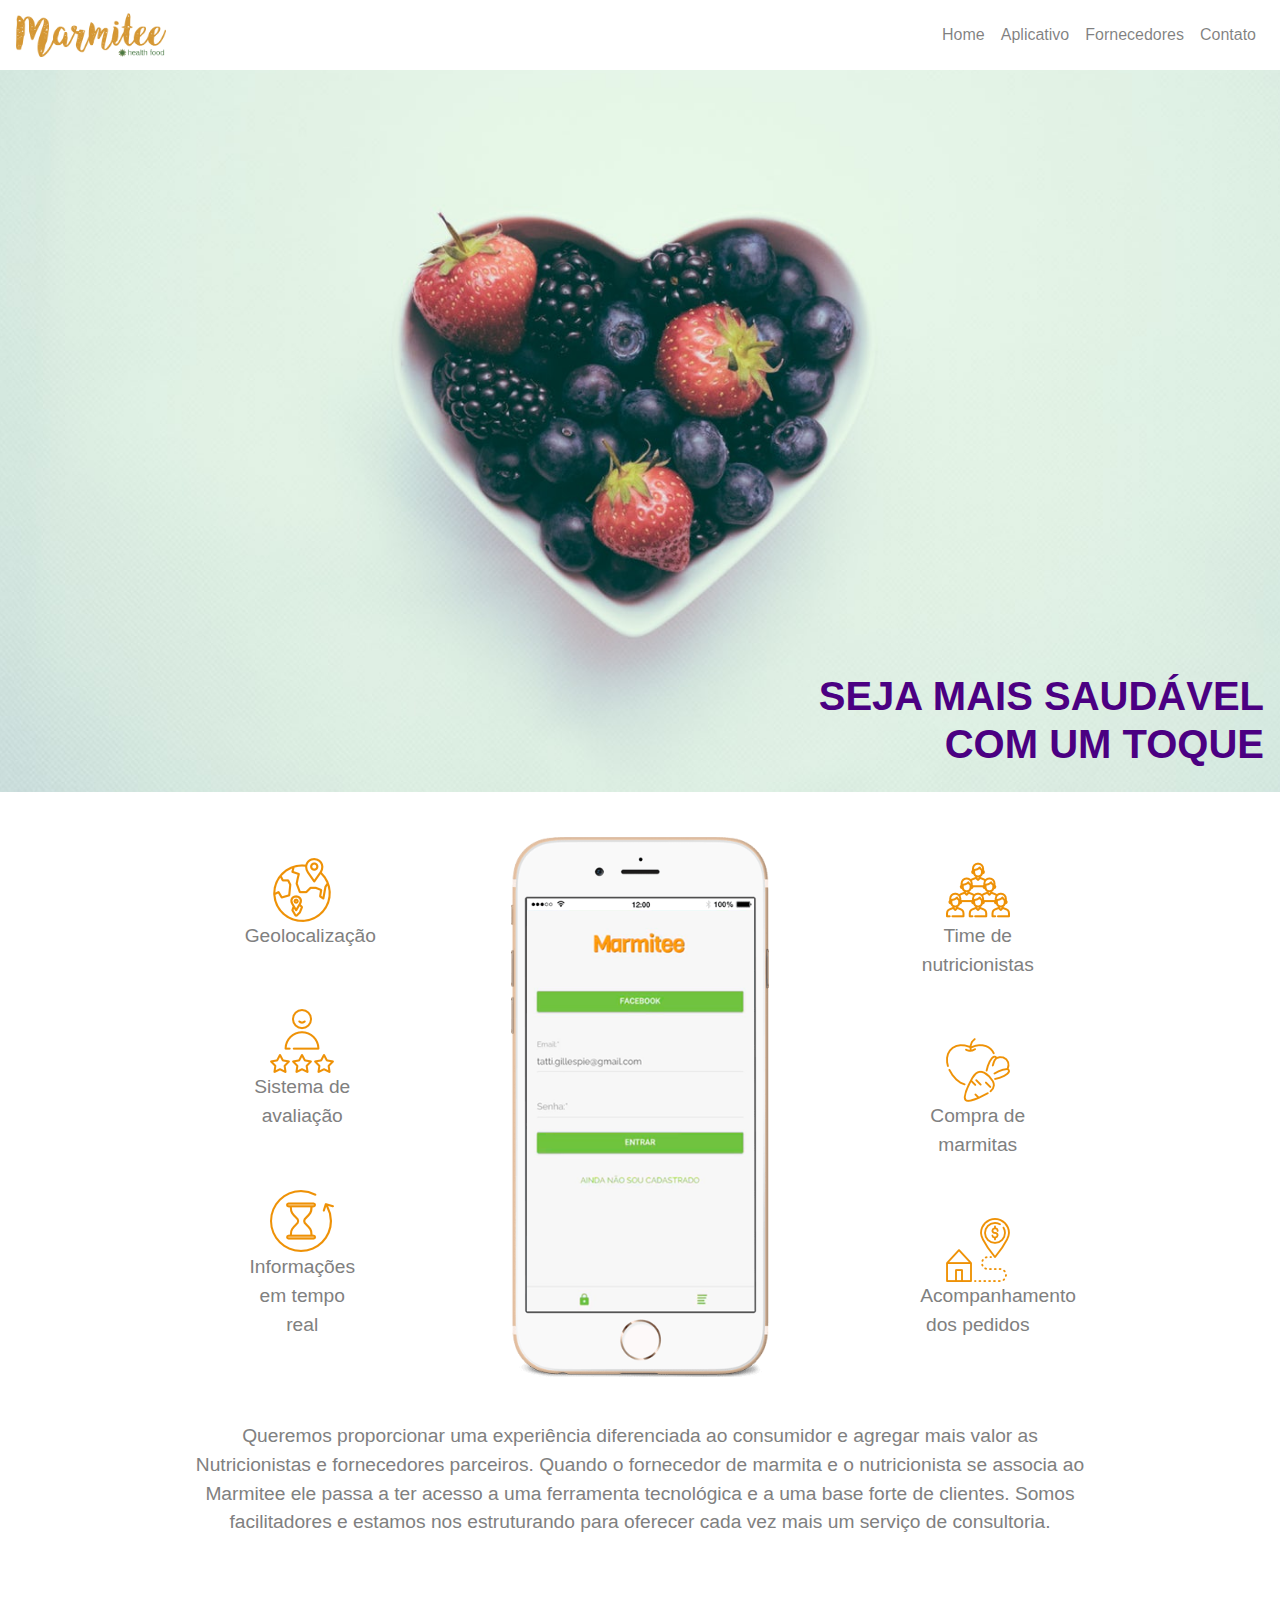
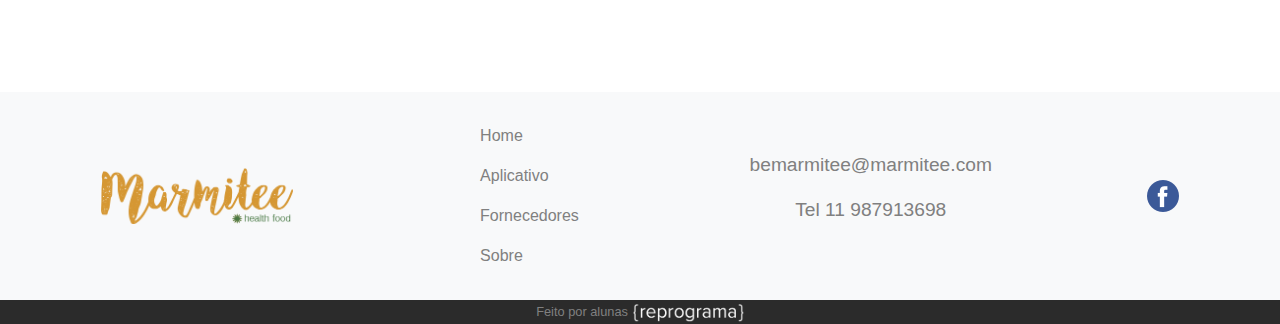
==== commit 7119e656: "Rename some files to be more semantic" ====
--- a/app.html
+++ b/app.html
@@ -12,7 +12,7 @@
 
 <body>
   <nav class="navbar navbar-expand-lg navbar-light bg-white fixed-top">
-    <img class="navbar-brand" style="width: 150px;" src="fotos/logo-marmitee.png" alt="Logo da Marmitee">
+    <img class="navbar-brand" style="width: 150px;" src="images/logo-marmitee.png" alt="Logo da Marmitee">
     <button class="navbar-toggler" type="button" data-toggle="collapse" data-target="#navbarTogglerDemo02" aria-controls="navbarTogglerDemo02"
       aria-expanded="false" aria-label="Toggle navigation">
       <span class="navbar-toggler-icon"></span>
@@ -49,42 +49,42 @@
       <div class="app-funcionalidades1">
         <div>
           <div class="app-icones">
-            <img src="./fotos/icones/geoloc.png" alt="">
+            <img src="./images/icones/geoloc.png" alt="">
             <p>Geolocalização</p>
           </div>
         </div>
         <div>
           <div class="app-icones">
-            <img src="./fotos/icones/avaliacao.png" alt="">
+            <img src="./images/icones/avaliacao.png" alt="">
             <p>Sistema de avaliação</p>
           </div>
         </div>
         <div>
           <div class="app-icones">
-            <img src="./fotos/icones/temporeal3.png" alt="">
+            <img src="./images/icones/temporeal3.png" alt="">
             <p>Informações em tempo real</p>
           </div>
         </div>
       </div>
       <div class="app-imagem">
-        <img class="pull-left" src="fotos/device.png" alt="">
+        <img class="pull-left" src="images/device.png" alt="">
       </div>
       <div class="app-funcionalidades2">
         <div>
           <div class="app-icones">
-            <img src="./fotos/icones/encontre.png" alt="">
+            <img src="./images/icones/encontre.png" alt="">
             <p>Time de nutricionistas</p>
           </div>
         </div>
         <div>
           <div class="app-icones">
-            <img src="./fotos/icones/compra.png" alt="">
+            <img src="./images/icones/compra.png" alt="">
             <p>Compra de marmitas</p>
           </div>
         </div>
         <div>
           <div class="app-icones">
-            <img src="./fotos/icones/pedido.png" alt="">
+            <img src="./images/icones/pedido.png" alt="">
             <p>Acompanhamento dos pedidos</p>
           </div>
         </div>
@@ -92,28 +92,25 @@
       <div class="app-funcionalidades3">
         <div>
           <div class="app-icones">
-            <img src="./fotos/icones/geoloc.png" alt="">
+            <img src="./images/icones/geoloc.png" alt="">
             <p>Geolocalização</p>
           </div>
         </div>
         <div>
           <div class="app-icones">
-            <img src="./fotos/icones/avaliacao.png" alt="">
+            <img src="./images/icones/avaliacao.png" alt="">
             <p>Sistema de avaliação</p>
           </div>
         </div>
         <div>
           <div class="app-icones">
-            <img src="./fotos/icones/temporeal3.png" alt="">
+            <img src="./images/icones/temporeal3.png" alt="">
             <p>Informações em tempo real</p>
           </div>
         </div>
       </div>
       <div class="app-infos">
-        <p>Queremos proporcionar uma experiência diferenciada ao consumidor e agregar mais valor as Nutricionistas e fornecedores
-          parceiros. Quando o fornecedor de marmita e o nutricionista se associa ao Marmitee ele passa a ter acesso a uma
-          ferramenta tecnológica e a uma base forte de clientes. Somos facilitadores e estamos nos estruturando para oferecer
-          cada vez mais um serviço de consultoria.</p>
+        <p>Queremos proporcionar uma experiência diferenciada ao consumidor e agregar mais valor as Nutricionistas e fornecedores parceiros. Quando o fornecedor de marmita e o nutricionista se associa ao Marmitee ele passa a ter acesso a uma ferramenta tecnológica e a uma base forte de clientes. Somos facilitadores e estamos nos estruturando para oferecer cada vez mais um serviço de consultoria.</p>
       </div>
     </div>
   </section>
@@ -122,7 +119,7 @@
   <!-- footer logo -->
   <div id="footer" class="navbar navbar-light bg-light  d-flex justify-content-around p-4">
     <a class="navbar-brand" href="index.html">
-      <img id="logo-footer" src="./fotos/logo-marmitee.png" alt="logo escrito marmitee">
+      <img id="logo-footer" src="./images/logo-marmitee.png" alt="Logo da Marmitee">
     </a>
 
     <!-- footer mapa -->
@@ -151,7 +148,7 @@
 
     <div id="midias">
       <a href="http://www.facebook.com/amarmitee">
-        <img src="fotos/facebook.png">
+        <img src="images/facebook.png">
       </a>
     </div>
   </div>
@@ -160,7 +157,7 @@
   <div id="feitopor">
     <p>Feito por alunas</p>
     <a id="feitopor-link" href="//www.reprograma.com.br">
-      <img src="fotos/logo-reprograma.png">
+      <img src="images/logo-reprograma.png">
     </a>
   </div>
 
--- a/css/styles.css
+++ b/css/styles.css
@@ -39,7 +39,7 @@
 }
 
 header {
-  background: url(../fotos/Marmitee.jpg);
+  background: url(../images/Marmitee.jpg);
   background-size: cover;
   background-repeat: no-repeat;
   background-position: center;
@@ -93,14 +93,14 @@
 }
 
 #image-flip-1 {
-  background: url(../fotos/nutricionist.jpg);
+  background: url(../images/nutricionist.jpg);
   background-size: cover;
   background-repeat: no-repeat;
   background-position: center;
 }
 
 #image-flip-2 {
-  background: url(../fotos/marmitas.jpg);
+  background: url(../images/marmitas.jpg);
   background-size: cover;
   background-repeat: no-repeat;
   background-position: center;
--- a/css/app.css
+++ b/css/app.css
@@ -1,7 +1,7 @@
 /* #region header */
 
 .app-header {
-  background: url('../fotos/strawberry.jpg');
+  background: url('../images/strawberry.jpg');
   background-position: center;
   background-repeat: no-repeat;
   background-size: cover;
